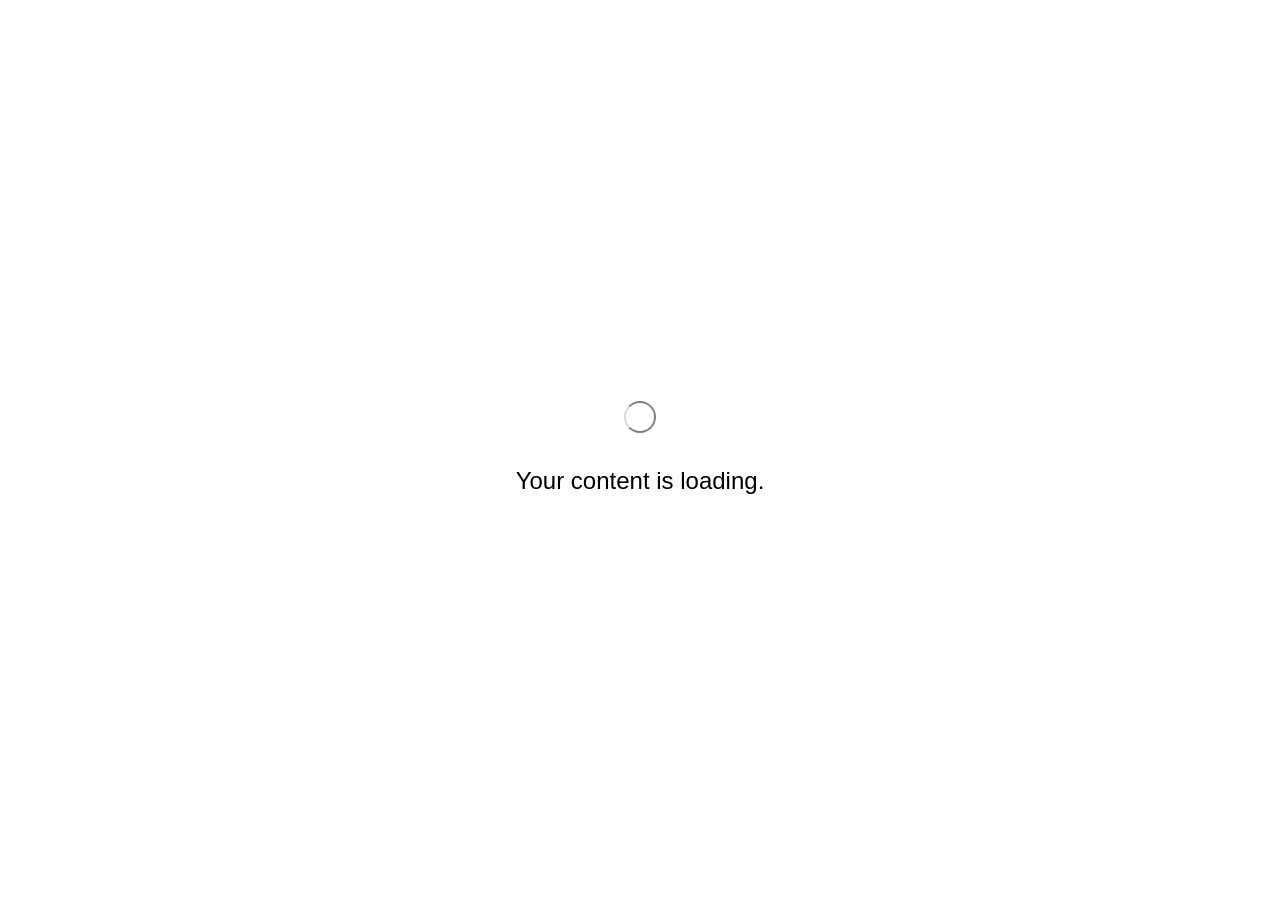
==== story.html @ 91a51d33 "Add files via upload" ====
<!DOCTYPE html>
<html lang="en" class="">
  <head>
    <meta http-equiv="X-UA-Compatible" content="IE=edge,chrome=1">
    <meta name="viewport" content="width=device-width, initial-scale=1">
    <meta charset="utf-8">

    <title>Discover your Library</title>

    <link type="text/css" rel="stylesheet" href="lib/icomoon.css">
    <script type="text/javascript" src="lib/player-0.0.11.min.js"></script>
    <script type="text/javascript" src="lib/lzwcompress.js"></script>

    <!-- Resize Hack -->
    <script type="text/javascript">
      window.resizeTo(screen.width, screen.height);
    </script>
    
    <!--[if lt IE 9]>
    <script src="//html5shiv.googlecode.com/svn/trunk/html5.js"></script>
    <![endif]-->

    <script id="__ENTRY__" type="application/json">
      {".js":["rise/99a33a94.js"]}
    </script>

    <script id="__REMOTE_ENTRIES__" type="application/json">
      {"mondrian":{".js":["mondrian/entry.js"]},"writers_block":{".js":["wb/entry.js"]}}
    </script>

    <script>
      (function() {
        function load(manifest) {
          const p = []

          if (manifest['.css'] != null) {
            for (var idx = 0; idx < manifest['.css'].length; idx++) {
              p.push(new Promise((resolve, reject) => {
                var link = document.createElement('link')
                link.onload = resolve
                link.onerror = reject
                link.rel = 'stylesheet'
                link.href = 'lib/' + manifest['.css'][idx]
                document.body.appendChild(link)
              }))
            }
          }

          if (manifest['.js'] != null) {
            for (var idx = 0; idx < manifest['.js'].length; idx++) {
              p.push(new Promise((resolve, reject) => {
                var script = document.createElement('script')
                script.onload = resolve
                script.onerror = reject
                script.src = 'lib/' + manifest['.js'][idx]
                document.body.appendChild(script)
              }))
            }
          }

          return Promise.all(p)
        }

        function __loadEntry() {
          return load(JSON.parse(document.getElementById('__ENTRY__').textContent))
        }

        function __loadRemoteEntry(name) {
          const manifest = JSON.parse(document.getElementById('__REMOTE_ENTRIES__').textContent)
          return load(manifest[name])
        }

        window.__loadEntry = __loadEntry
        window.__loadRemoteEntry = __loadRemoteEntry
      })()
    </script>
  </head>
  <body>
    <style>
      .brand--head, .brand--head *   { font-family: 'Inter' !important; }
      .brand--body, .brand--body *   { font-family: 'Inter' !important; }
      .brand--lhead, .brand--lhead * { font-family: 'Inter' !important; }
      .brand--lbody, .brand--lbody * { font-family: 'Inter' !important; }
      .brand--ui, .brand--ui *       { font-family: 'Inter' !important; }

      .brand--beforeHead:before { font-family: 'Inter' !important; }
      .brand--afterHead:after { font-family: 'Inter' !important; }

      .brand--background        { background-color: #00c1d4 !important; }
      .brand--background-all *  { background-color: #00c1d4 !important; }
      .brand--border            { border-color: #00c1d4 !important; }
      .brand--color             { color: #00c1d4 !important; }
      .brand--color-all *       { color: #00c1d4 !important; }
      .brand--shadow            { box-shadow: 0 0 0 0.2rem #00c1d4 !important; }
      .brand--shadow-all *      { box-shadow: 0 0 0 0.2rem #00c1d4 !important; }
      .brand--fill              { fill: #00c1d4 !important; }
      .brand--stroke            { stroke: #00c1d4 !important; }

      .brand--beforeBackground:before { background-color: #00c1d4 !important; }
      .brand--beforeBorder:before     { border-color: #00c1d4 !important; }
      .brand--beforeColor:before      { color: #00c1d4 !important; }

      .brand--afterBackground:after { background-color: #00c1d4 !important; }
      .brand--afterBorder:after     { border-color: #00c1d4 !important; }
      .brand--afterColor:after      { color: #00c1d4 !important; }

      /* should be applied to containers where links
         need to appear in brand color */
      .brand--linkColor a { color: #00c1d4 !important; }

      /* should be applied to containers where links
         need to change to brand color on hover */
      .brand--linkColorHover a:hover { color: #00c1d4 !important; }

      /* should be applied to any single element that
         needs to change color on hover */
      .brand--hoverColor:hover { color: #00c1d4 !important; }

      /* TODO: probably need a way to create a 5-10% darker/lighter color */
      .brand--linkColor a:hover,
      .button.brand--background:hover { opacity: .65 !important; }

      @media (min-width: 47.9375em) { /* 768px */
        .brand--min768--background { background-color: #00c1d4 !important; }
        .brand--min768--border     { border-color: #00c1d4 !important; }
        .brand--min768--color      { color: #00c1d4 !important; }
      }

      @media (max-width: 47.9375em) { /* 768px */
        .brand--max768--background { background-color: #00c1d4 !important; }
        .brand--max768--border     { border-color: #00c1d4 !important; }
        .brand--max768--color      { color: #00c1d4 !important; }
      }
    </style>
    <div id="app"></div>
    <script type="text/javascript">
  (function(root) {
    window.labelSet = {"id":"_3rrZYDD3WA6Rc9e8KTcuODF","author":"aid|b54192d0-b09d-4b5c-9a35-91d1ab8100ad","name":"English","defaultId":1,"defaultSet":true,"labels":{"result":"result","search":"search","results":"results","quizNext":"Continue","tabGroup":"Tab","codeGroup":"Code","noResults":"No results for","noteGroup":"Note","quizScore":"Your score","quizStart":"START","courseExit":"EXIT","courseHome":"Home","lessonName":"Section","quizSubmit":"SUBMIT","quoteGroup":"Quote","salutation":"👋 Bye!","a11yPDFIcon":"PDF file","a11yPPTIcon":"PowerPoint presentation","a11yRTFIcon":"Rich Text File","a11yZipIcon":"Zip file","buttonGroup":"Button","courseStart":"START","embedViewOn":"VIEW ON","exitMessage":"You may now leave this page.","quizCorrect":"Correct","quizPassing":"PASSING","quizRestart":"Restart","quizResults":"Results","a11yFileIcon":"File","a11yWordIcon":"Microsoft Word document","courseResume":"RESUME","processStart":"START","processSwipe":"Swipe to continue","quizContinue":"Continue","quizLandmark":"Quiz","quizQuestion":"Question","a11yBlockCode":"Code","a11yExcelIcon":"Microsoft Excel spreadsheet","a11yMediaPlay":"Play","a11yMediaSeek":"Seek","a11yZoomImage":"Zoom image","courseDetails":"DETAILS","embedReadMore":"Read more","feedbackGroup":"Feedback","quizIncorrect":"Incorrect","quizTakeAgain":"TAKE AGAIN","sortingReplay":"REPLAY","a11yAnswerLive":"Your answer","a11yBlockEmbed":"Embedded Content","a11yMediaPause":"Pause","a11yPageMarker":"Top of page","a11yQuizFailed":"Failed","a11yQuizPassed":"Passed","a11ySearchOpen":"Open search menu","accordionGroup":"Accordion","embedLinkGroup":"Embedded web content","lessonComplete":"COMPLETE","statementGroup":"Statement","storylineGroup":"Storyline","a11yCorrectLive":"Correct answer","a11ySearchClose":"Close search menu","a11ySearchInput":"Search","a11yUnzoomImage":"Unzoom image","attachmentGroup":"File Attachment","embedPhotoGroup":"Embedded photo","embedVideoGroup":"Embedded video","playButtonLabel":"Play","processComplete":"Complete","processLandmark":"Process","processNextStep":"NEXT STEP","processStepName":"Step","seekSliderLabel":"Seek","sortingLandmark":"Sorting Activity","a11yAuthorPrefix":"By","a11yCarouselNext":"Next","a11yQuizFeedback":"Feedback","audioPlayerGroup":"Audio player. You can use the space bar to toggle playback and arrow keys to scrub.","buttonStackGroup":"Button stack","embedPlayerGroup":"Embedded media player","lessonRestricted":"Sections must be completed in order","pauseButtonLabel":"Pause","scenarioComplete":"Scenario Complete!","scenarioContinue":"CONTINUE","scenarioTryAgain":"TRY AGAIN","textOnImageGroup":"Text on image","timelineLandmark":"Timeline","urlEmbedLandmark":"URL/Embed","videoPlayerGroup":"Video player. You can use the space bar to toggle playback and arrow keys to scrub.","a11yBlockChartBar":"Bar chart","a11yBlockChartPie":"Pie chart","a11yBlockTimeline":"Timeline","a11yRestrictedNav":"This lesson is currently unavailable","blocksClickToFlip":"Click to flip","blocksPreposition":"of","bulletedListGroup":"Bulleted list","checkboxListGroup":"Checkbox list","imageAndTextGroup":"Image and text","imageGalleryGroup":"Image gallery","lessonPreposition":"of","numberedListGroup":"Numbered list","processLessonName":"Lesson","processStartAgain":"START AGAIN","scenarioStartOver":"START OVER","a11yBlockChartLine":"Line chart","a11yBlockStoryline":"Storyline","courseSkipToLesson":"SKIP TO SECTION","flashcardBackLabel":"Flashcard back","flashcardGridGroup":"Flashcard grid","nextFlashCardLabel":"Next flashcard","a11yRegionNavLesson":"Navigation menu","a11yStatusContinued":"Continued","flashcardFrontLabel":"Flashcard front","flashcardStackGroup":"Flashcard stack","knowledgeCheckGroup":"Knowledge check","sortingCardsCorrect":"Cards Correct","a11yCarouselPrevious":"Previous","a11yGroupAudioPlayer":"Audio player","a11yGroupVideoPlayer":"Video player","a11yRegionMainLesson":"Lesson content","a11yZoomedImageModal":"Zoomed image","hamburgerButtonLabel":"Course Overview Sidebar","lessonHeaderLandmark":"Lesson Header","numberedDividerGroup":"Numbered divider","progressPieCompleted":"Completed","progressPieUnstarted":"Unstarted","a11yRegionNavOverview":"Table of contents","lessonContentLandmark":"Lesson Content","lessonSidebarLandmark":"Lesson Sidebar","progressPieQuizFailed":"Failed","quizAnswerPlaceholder":"Type your answer here","a11yBlockFlashcardBack":"Back of card","a11yBlockFlashcardGrid":"Flashcard grid","a11yBlockQuoteCarousel":"Quote Carousel","a11yNavigationMenuOpen":"Open navigation menu","a11yRegionMainOverview":"Course overview","labeledGraphicLandmark":"Labeled Graphic","previousFlashCardLabel":"Previous flashcard","processStepPreposition":"of","a11yBlockFlashcardFront":"Front of card","a11yBlockFlashcardStack":"Flashcard carousel","a11yBlockKnowledgeCheck":"Knowledge check","a11yLabeledGraphicBlock":"Labeled graphic","a11yLabeledGraphicIconX":"X","a11yNavigationMenuClose":"Close navigation menu","overviewPageTitleSuffix":"Overview","progressPieClickToReset":"Click to reset","quizAcceptableResponses":"Acceptable responses","quizRequirePassingScore":"You must pass before continuing","timelineCardGroupPrefix":"Timeline Card","a11yBlockKnowledgeCheckM":"Knowledge check: Matching","a11yLabeledGraphicViewed":"Viewed","a11yBlockKnowledgeCheckMC":"Knowledge check: Multiple choice","a11yBlockKnowledgeCheckMR":"Knowledge check: Multiple response","a11yLabeledGraphicIconDot":"Dot","a11yLabeledGraphicIconPin":"Map pin","labeledGraphicBubbleLabel":"Labeled graphic bubble","labeledGraphicMarkerLabel":"Labeled graphic marker","a11yBlockKnowledgeCheckFIB":"Knowledge check: Fill in the blank","a11yLabeledGraphicIconPlus":"Plus","a11yLabeledGraphicUnviewed":"Not viewed","progressPieClickToComplete":"Click to complete","a11yLabeledGraphicIconCheck":"Check mark","a11yLabeledGraphicIconHeart":"Heart","a11yStatusAdditionalContent":"Additional content has been loaded","a11yLabeledGraphicIconArrowUp":"Up arrow","labeledGraphicNextMarkerLabel":"Next marker","a11yLabeledGraphicButtonMarker":"Marker","a11yLabeledGraphicIconQuestion":"Question mark","a11yQuizReviewCorrectlyChecked":"Correctly checked","a11yLabeledGraphicIconArrowDown":"Down arrow","a11yLabeledGraphicIconArrowLeft":"Left arrow","a11yQuizReviewCorrectlySelected":"Correctly selected","a11yLabeledGraphicIconArrowRight":"Right arrow","a11yQuizReviewCorrectlyUnchecked":"Correctly unchecked","a11yQuizReviewIncorrectlyChecked":"Incorrectly checked","a11yLabeledGraphicIconArrowUpLeft":"Up left arrow","a11yLabeledGraphicIconInformation":"Information","a11yQuizReviewCorrectlyUnselected":"Correctly unselected","a11yQuizReviewIncorrectlySelected":"Incorrectly selected","labeledGraphicPreviousMarkerLabel":"Previous marker","a11yLabeledGraphicIconArrowUpRight":"Up right arrow","a11yQuizReviewIncorrectlyUnchecked":"Incorrectly unchecked","a11yLabeledGraphicIconArrowDownLeft":"Down left arrow","a11yQuizReviewIncorrectlyUnselected":"Incorrectly unselected","a11yLabeledGraphicIconArrowDownRight":"Down right arrow"},"deleted":false,"createdAt":"2022-08-16T09:16:10.299Z","updatedAt":"2023-08-23T16:50:28.326Z","iso639Code":"en","transferredAt":null};
    window.courseData = "[base64]/[base64]/[base64]";
    window.partnerContent = [];

    function isExport() {
      return true;
    }

    function resolvePath(path) {
      return ('assets/').concat(path);
    }

    function resolveFontPath(font) {
      return ('lib/fonts/').concat(font.key.split('/').reverse()[0]);
    }

    root.Runtime = {
      isExport: isExport,
      resolvePath: resolvePath,
      resolveFontPath: resolveFontPath
    };
  }(window));
</script>

    
    <script>__loadEntry()</script>
    
  </body>
</html>
---- lib/icomoon.css ----
@font-face {
	font-family: 'icomoon';
	src:  url('fonts/icomoon.ttf') format('truetype'),
				url('fonts/icomoon.woff') format('woff');
	font-weight: normal;
	font-style: normal;
}

[class^="icon-"], [class*=" icon-"] {
	/* use !important to prevent issues with browser extensions that change fonts */
	font-family: 'icomoon' !important;
	speak: none;
	font-style: normal;
	font-weight: normal;
	font-variant: normal;
	text-transform: none;
	line-height: 1;

	/* Better Font Rendering =========== */
	-webkit-font-smoothing: antialiased;
	-moz-osx-font-smoothing: grayscale;
}

.icon-edit-author-name:before {
	content: "\e976";
}
.icon-lock:before {
	content: "\e977";
}
.icon-checkmark-valid:before {
	content: "\e95d";
}
.icon-close-media-panel:before {
	content: "\e95e";
}
.icon-trash4:before {
	content: "\e95f";
}
.icon-x-invalid-url:before {
	content: "\e960";
}
.icon-attach2:before {
	content: "\e961";
}
.icon-bold:before {
	content: "\e962";
}
.icon-fontcolor:before {
	content: "\e963";
}
.icon-fontsize:before {
	content: "\e964";
}
.icon-italic:before {
	content: "\e965";
}
.icon-link:before {
	content: "\e966";
}
.icon-orderedlist:before {
	content: "\e967";
}
.icon-quote:before {
	content: "\e968";
}
.icon-unorderedlist:before {
	content: "\e969";
}
.icon-feedback:before {
	content: "\e910";
}
.icon-review:before {
	content: "\e911";
}
.icon-customizable:before {
	content: "\e908";
}
.icon-design:before {
	content: "\e909";
}
.icon-interactions:before {
	content: "\e90a";
}
.icon-questions:before {
	content: "\e90b";
}
.icon-scenarios2:before {
	content: "\e90c";
}
.icon-slides:before {
	content: "\e90d";
}
.icon-desktop:before {
	content: "\e902";
}
.icon-expressions:before {
	content: "\e903";
}
.icon-poses:before {
	content: "\e904";
}
.icon-retina:before {
	content: "\e905";
}
.icon-scenarios:before {
	content: "\e906";
}
.icon-transparency:before {
	content: "\e907";
}
.icon-Master-01:before {
	content: "\e934";
}
.icon-Master-02:before {
	content: "\e93a";
}
.icon-Master-03:before {
	content: "\e939";
}
.icon-Master-04:before {
	content: "\e936";
}
.icon-Master-05:before {
	content: "\e93b";
}
.icon-Master-06:before {
	content: "\e935";
}
.icon-Master-07:before {
	content: "\e937";
}
.icon-Master-08:before {
	content: "\e938";
}
.icon-Master-09:before {
	content: "\e922";
}
.icon-Master-10:before {
	content: "\e926";
}
.icon-Master-11:before {
	content: "\e924";
}
.icon-Master-12:before {
	content: "\e928";
}
.icon-Master-13:before {
	content: "\e923";
}
.icon-Master-14:before {
	content: "\e925";
}
.icon-Master-15:before {
	content: "\e929";
}
.icon-Master-16:before {
	content: "\e927";
}
.icon-Master-17:before {
	content: "\e92b";
}
.icon-Master-18:before {
	content: "\e92c";
}
.icon-Master-19:before {
	content: "\e92d";
}
.icon-Master-20:before {
	content: "\e92e";
}
.icon-Master-21:before {
	content: "\e92f";
}
.icon-Master-22:before {
	content: "\e930";
}
.icon-Master-23:before {
	content: "\e931";
}
.icon-Master-24:before {
	content: "\e932";
}
.icon-Master-25:before {
	content: "\e933";
}
.icon-Master-26:before {
	content: "\e92a";
}
.icon-check-circle:before {
	content: "\e803";
}
.icon-trash:before {
	content: "\e804";
}
.icon-rotation:before {
	content: "\e91a";
}
.icon-vector:before {
	content: "\e91b";
}
.icon-mute:before {
	content: "\e90e";
}
.icon-volume:before {
	content: "\e90f";
}
.icon-logo:before {
	content: "\e805";
}
.icon-share:before {
	content: "\e801";
}
.icon-sorting:before {
	content: "\e91c";
}
.icon-more:before {
	content: "\e91d";
}
.icon-copy:before {
	content: "\e951";
}
.icon-clock:before {
	content: "\e915";
}
.icon-quotes-left:before {
	content: "\e918";
}
.icon-list-numbered:before {
	content: "\e916";
}
.icon-list2:before {
	content: "\e917";
}
.icon-plus:before {
	content: "\e60a";
}
.icon-info:before {
	content: "\e974";
}
.icon-cross:before {
	content: "\e913";
}
.icon-checkmark:before {
	content: "\e975";
}
.icon-arrow-up2:before {
	content: "\e959";
}
.icon-arrow-down2:before {
	content: "\e95a";
}
.icon-sort-alpha-asc:before {
	content: "\e912";
}
.icon-rtf:before {
	content: "\e94b";
}
.icon-doc:before {
	content: "\e94a";
}
.icon-pdf:before {
	content: "\e94c";
}
.icon-ppt:before {
	content: "\e94d";
}
.icon-file:before {
	content: "\e94e";
}
.icon-xls:before {
	content: "\e94f";
}
.icon-zip:before {
	content: "\e950";
}
.icon-file-alt:before {
	content: "\e944";
}
.icon-doc-alt:before {
	content: "\e943";
}
.icon-pdf-alt:before {
	content: "\e945";
}
.icon-ppt-alt:before {
	content: "\e946";
}
.icon-rtf-alt:before {
	content: "\e947";
}
.icon-xls-alt:before {
	content: "\e948";
}
.icon-zip-alt:before {
	content: "\e949";
}
.icon-attach:before {
	content: "\e942";
}
.icon-reload:before {
	content: "\e941";
}
.icon-trash2:before {
	content: "\e60d";
}
.icon-arrow-left:before {
	content: "\e608";
}
.icon-arrow-right:before {
	content: "\e609";
}
.icon-check-alt:before {
	content: "\e606";
}
.icon-password-view:before {
	content: "\e972";
}
.icon-password-hide:before {
	content: "\e973";
}
.icon-view-grid:before {
	content: "\e96c";
}
.icon-grid-view:before {
	content: "\e96c";
}
.icon-view-list:before {
	content: "\e96d";
}
.icon-list-view:before {
	content: "\e96d";
}
.icon-blocks:before {
	content: "\e95b";
}
.icon-list3:before {
	content: "\e95c";
}
.icon-export:before {
	content: "\e958";
}
.icon-screencast:before {
	content: "\e957";
}
.icon-cursor:before {
	content: "\e956";
}
.icon-documents:before {
	content: "\e952";
}
.icon-duplicate:before {
	content: "\e952";
}
.icon-trash3:before {
	content: "\e953";
}
.icon-Article:before {
	content: "\e93c";
}
.icon-Interaction:before {
	content: "\e93d";
}
.icon-Quiz:before {
	content: "\e93e";
}
.icon-Video:before {
	content: "\e93f";
}
.icon-trashcan:before {
	content: "\e921";
}
.icon-marker_style:before {
	content: "\e920";
}
.icon-photo:before {
	content: "\e91f";
}
.icon-microphone:before {
	content: "\e91e";
}
.icon-plus2:before {
	content: "\e800";
}
.icon-processing:before {
	content: "\e607";
}
.icon-menu:before {
	content: "\e602";
}
.icon-headset:before {
	content: "\e603";
}
.icon-list:before {
	content: "\e604";
}
.icon-video:before {
	content: "\e605";
}
.icon-mail:before {
	content: "\e954";
}
.icon-remove:before {
	content: "\e955";
}
.icon-up-level-2:before {
	content: "\e96e";
}
.icon-up-level-list-2:before {
	content: "\e96f";
}
.icon-plus-circle:before {
	content: "\e802";
}
.icon-up-level:before {
	content: "\e970";
}
.icon-up-level-list:before {
	content: "\e971";
}
.icon-eye:before {
	content: "\e96b";
}
.icon-tick:before {
	content: "\e900";
}
.icon-check:before {
	content: "\e901";
}
.icon-link-alt:before {
	content: "\e919";
}
.icon-chevron-down:before {
	content: "\e60b";
}
.icon-chevron-up:before {
	content: "\e60c";
}
.icon-chevron-left:before {
	content: "\e600";
}
.icon-chevron:before {
	content: "\e601";
}
.icon-chevron-right:before {
	content: "\e601";
}
.icon-close-small:before {
	content: "\e940";
}
.icon-pie-chart:before {
	content: "\e914";
}
.icon-alert:before {
	content: "\e96a";
}
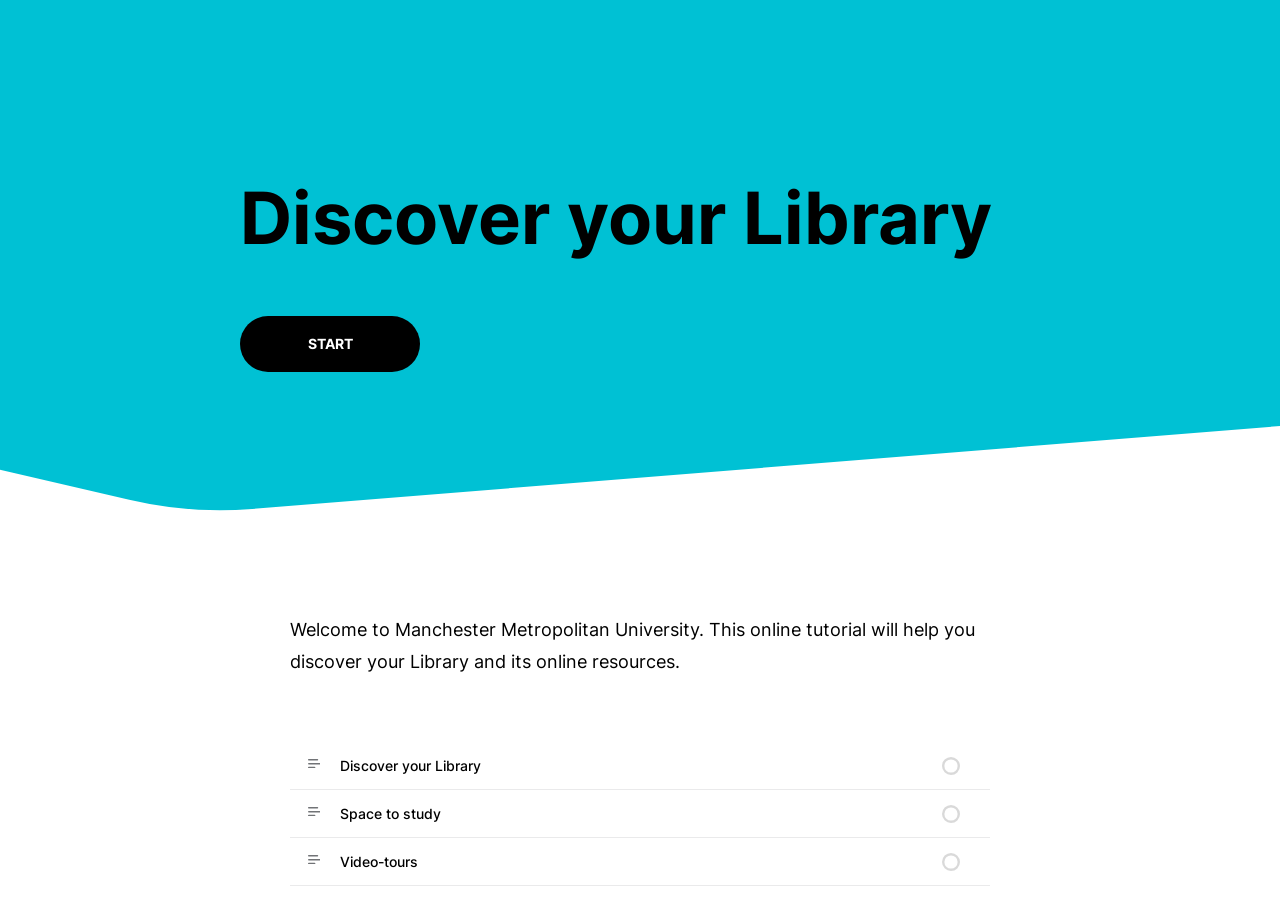
==== commit eb0a3875: "Rename index.html to story.html" ====
--- a/story.html
+++ b/story.html
@@ -136,7 +136,7 @@
     <script type="text/javascript">
   (function(root) {
     window.labelSet = {"id":"_3rrZYDD3WA6Rc9e8KTcuODF","author":"aid|b54192d0-b09d-4b5c-9a35-91d1ab8100ad","name":"English","defaultId":1,"defaultSet":true,"labels":{"result":"result","search":"search","results":"results","quizNext":"Continue","tabGroup":"Tab","codeGroup":"Code","noResults":"No results for","noteGroup":"Note","quizScore":"Your score","quizStart":"START","courseExit":"EXIT","courseHome":"Home","lessonName":"Section","quizSubmit":"SUBMIT","quoteGroup":"Quote","salutation":"👋 Bye!","a11yPDFIcon":"PDF file","a11yPPTIcon":"PowerPoint presentation","a11yRTFIcon":"Rich Text File","a11yZipIcon":"Zip file","buttonGroup":"Button","courseStart":"START","embedViewOn":"VIEW ON","exitMessage":"You may now leave this page.","quizCorrect":"Correct","quizPassing":"PASSING","quizRestart":"Restart","quizResults":"Results","a11yFileIcon":"File","a11yWordIcon":"Microsoft Word document","courseResume":"RESUME","processStart":"START","processSwipe":"Swipe to continue","quizContinue":"Continue","quizLandmark":"Quiz","quizQuestion":"Question","a11yBlockCode":"Code","a11yExcelIcon":"Microsoft Excel spreadsheet","a11yMediaPlay":"Play","a11yMediaSeek":"Seek","a11yZoomImage":"Zoom image","courseDetails":"DETAILS","embedReadMore":"Read more","feedbackGroup":"Feedback","quizIncorrect":"Incorrect","quizTakeAgain":"TAKE AGAIN","sortingReplay":"REPLAY","a11yAnswerLive":"Your answer","a11yBlockEmbed":"Embedded Content","a11yMediaPause":"Pause","a11yPageMarker":"Top of page","a11yQuizFailed":"Failed","a11yQuizPassed":"Passed","a11ySearchOpen":"Open search menu","accordionGroup":"Accordion","embedLinkGroup":"Embedded web content","lessonComplete":"COMPLETE","statementGroup":"Statement","storylineGroup":"Storyline","a11yCorrectLive":"Correct answer","a11ySearchClose":"Close search menu","a11ySearchInput":"Search","a11yUnzoomImage":"Unzoom image","attachmentGroup":"File Attachment","embedPhotoGroup":"Embedded photo","embedVideoGroup":"Embedded video","playButtonLabel":"Play","processComplete":"Complete","processLandmark":"Process","processNextStep":"NEXT STEP","processStepName":"Step","seekSliderLabel":"Seek","sortingLandmark":"Sorting Activity","a11yAuthorPrefix":"By","a11yCarouselNext":"Next","a11yQuizFeedback":"Feedback","audioPlayerGroup":"Audio player. You can use the space bar to toggle playback and arrow keys to scrub.","buttonStackGroup":"Button stack","embedPlayerGroup":"Embedded media player","lessonRestricted":"Sections must be completed in order","pauseButtonLabel":"Pause","scenarioComplete":"Scenario Complete!","scenarioContinue":"CONTINUE","scenarioTryAgain":"TRY AGAIN","textOnImageGroup":"Text on image","timelineLandmark":"Timeline","urlEmbedLandmark":"URL/Embed","videoPlayerGroup":"Video player. You can use the space bar to toggle playback and arrow keys to scrub.","a11yBlockChartBar":"Bar chart","a11yBlockChartPie":"Pie chart","a11yBlockTimeline":"Timeline","a11yRestrictedNav":"This lesson is currently unavailable","blocksClickToFlip":"Click to flip","blocksPreposition":"of","bulletedListGroup":"Bulleted list","checkboxListGroup":"Checkbox list","imageAndTextGroup":"Image and text","imageGalleryGroup":"Image gallery","lessonPreposition":"of","numberedListGroup":"Numbered list","processLessonName":"Lesson","processStartAgain":"START AGAIN","scenarioStartOver":"START OVER","a11yBlockChartLine":"Line chart","a11yBlockStoryline":"Storyline","courseSkipToLesson":"SKIP TO SECTION","flashcardBackLabel":"Flashcard back","flashcardGridGroup":"Flashcard grid","nextFlashCardLabel":"Next flashcard","a11yRegionNavLesson":"Navigation menu","a11yStatusContinued":"Continued","flashcardFrontLabel":"Flashcard front","flashcardStackGroup":"Flashcard stack","knowledgeCheckGroup":"Knowledge check","sortingCardsCorrect":"Cards Correct","a11yCarouselPrevious":"Previous","a11yGroupAudioPlayer":"Audio player","a11yGroupVideoPlayer":"Video player","a11yRegionMainLesson":"Lesson content","a11yZoomedImageModal":"Zoomed image","hamburgerButtonLabel":"Course Overview Sidebar","lessonHeaderLandmark":"Lesson Header","numberedDividerGroup":"Numbered divider","progressPieCompleted":"Completed","progressPieUnstarted":"Unstarted","a11yRegionNavOverview":"Table of contents","lessonContentLandmark":"Lesson Content","lessonSidebarLandmark":"Lesson Sidebar","progressPieQuizFailed":"Failed","quizAnswerPlaceholder":"Type your answer here","a11yBlockFlashcardBack":"Back of card","a11yBlockFlashcardGrid":"Flashcard grid","a11yBlockQuoteCarousel":"Quote Carousel","a11yNavigationMenuOpen":"Open navigation menu","a11yRegionMainOverview":"Course overview","labeledGraphicLandmark":"Labeled Graphic","previousFlashCardLabel":"Previous flashcard","processStepPreposition":"of","a11yBlockFlashcardFront":"Front of card","a11yBlockFlashcardStack":"Flashcard carousel","a11yBlockKnowledgeCheck":"Knowledge check","a11yLabeledGraphicBlock":"Labeled graphic","a11yLabeledGraphicIconX":"X","a11yNavigationMenuClose":"Close navigation menu","overviewPageTitleSuffix":"Overview","progressPieClickToReset":"Click to reset","quizAcceptableResponses":"Acceptable responses","quizRequirePassingScore":"You must pass before continuing","timelineCardGroupPrefix":"Timeline Card","a11yBlockKnowledgeCheckM":"Knowledge check: Matching","a11yLabeledGraphicViewed":"Viewed","a11yBlockKnowledgeCheckMC":"Knowledge check: Multiple choice","a11yBlockKnowledgeCheckMR":"Knowledge check: Multiple response","a11yLabeledGraphicIconDot":"Dot","a11yLabeledGraphicIconPin":"Map pin","labeledGraphicBubbleLabel":"Labeled graphic bubble","labeledGraphicMarkerLabel":"Labeled graphic marker","a11yBlockKnowledgeCheckFIB":"Knowledge check: Fill in the blank","a11yLabeledGraphicIconPlus":"Plus","a11yLabeledGraphicUnviewed":"Not viewed","progressPieClickToComplete":"Click to complete","a11yLabeledGraphicIconCheck":"Check mark","a11yLabeledGraphicIconHeart":"Heart","a11yStatusAdditionalContent":"Additional content has been loaded","a11yLabeledGraphicIconArrowUp":"Up arrow","labeledGraphicNextMarkerLabel":"Next marker","a11yLabeledGraphicButtonMarker":"Marker","a11yLabeledGraphicIconQuestion":"Question mark","a11yQuizReviewCorrectlyChecked":"Correctly checked","a11yLabeledGraphicIconArrowDown":"Down arrow","a11yLabeledGraphicIconArrowLeft":"Left arrow","a11yQuizReviewCorrectlySelected":"Correctly selected","a11yLabeledGraphicIconArrowRight":"Right arrow","a11yQuizReviewCorrectlyUnchecked":"Correctly unchecked","a11yQuizReviewIncorrectlyChecked":"Incorrectly checked","a11yLabeledGraphicIconArrowUpLeft":"Up left arrow","a11yLabeledGraphicIconInformation":"Information","a11yQuizReviewCorrectlyUnselected":"Correctly unselected","a11yQuizReviewIncorrectlySelected":"Incorrectly selected","labeledGraphicPreviousMarkerLabel":"Previous marker","a11yLabeledGraphicIconArrowUpRight":"Up right arrow","a11yQuizReviewIncorrectlyUnchecked":"Incorrectly unchecked","a11yLabeledGraphicIconArrowDownLeft":"Down left arrow","a11yQuizReviewIncorrectlyUnselected":"Incorrectly unselected","a11yLabeledGraphicIconArrowDownRight":"Down right arrow"},"deleted":false,"createdAt":"2022-08-16T09:16:10.299Z","updatedAt":"2023-08-23T16:50:28.326Z","iso639Code":"en","transferredAt":null};
-    window.courseData = "[base64]/[base64]/[base64]";
+    window.courseData = "[base64]/[base64]/[base64]";
     window.partnerContent = [];
 
     function isExport() {
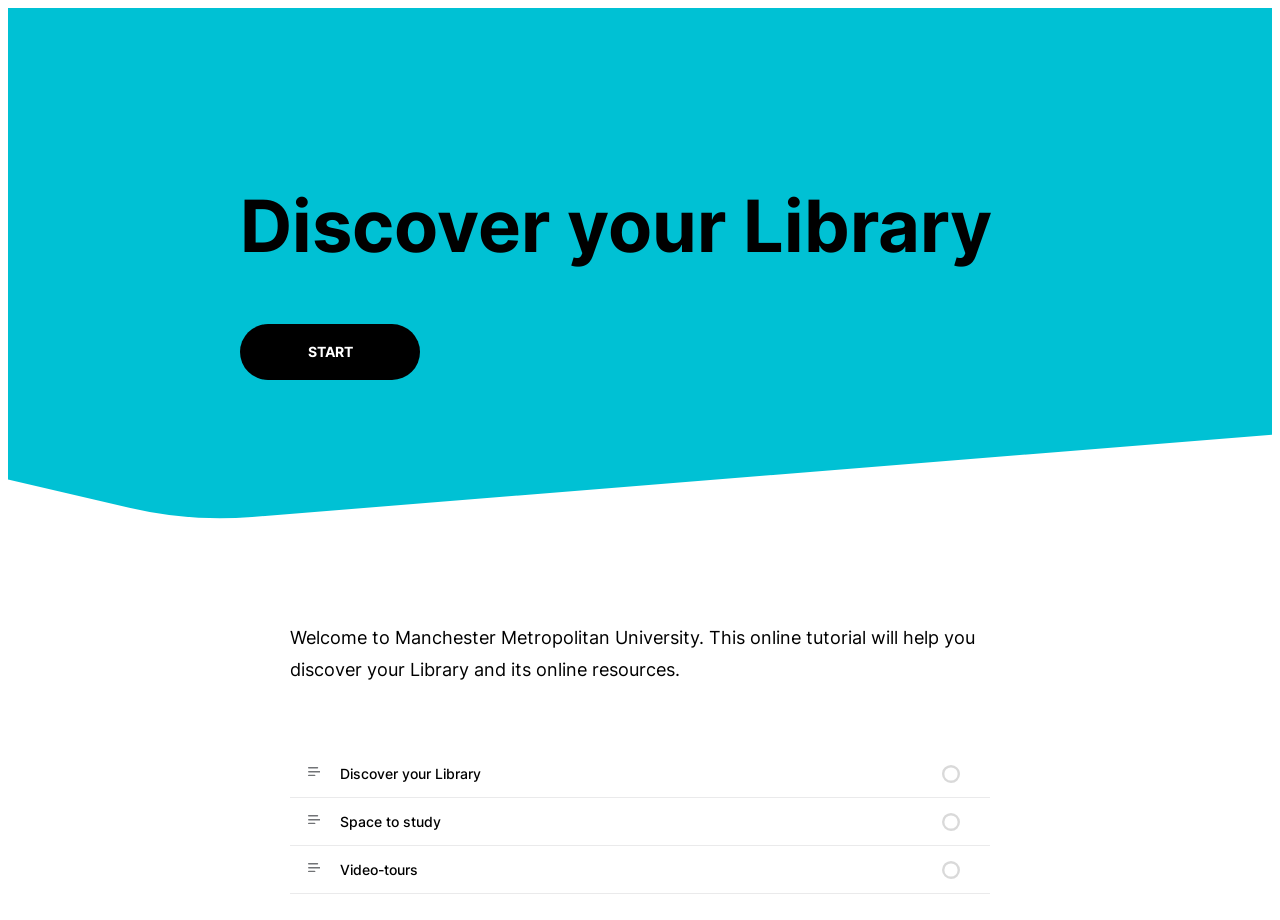
==== commit 4844da2b: "Rename newstory.html to story.html" ====
--- a/story.html
+++ b/story.html
@@ -1,166 +1,15 @@
 <!DOCTYPE html>
-<html lang="en" class="">
-  <head>
-    <meta http-equiv="X-UA-Compatible" content="IE=edge,chrome=1">
-    <meta name="viewport" content="width=device-width, initial-scale=1">
-    <meta charset="utf-8">
+<html>
+    <!-- Google tag (gtag.js) -->
+<script async src="https://www.googletagmanager.com/gtag/js?id=G-XZY87JE2HD"></script>
+<script>
+  window.dataLayer = window.dataLayer || [];
+  function gtag(){dataLayer.push(arguments);}
+  gtag('js', new Date());
 
-    <title>Discover your Library</title>
-
-    <link type="text/css" rel="stylesheet" href="lib/icomoon.css">
-    <script type="text/javascript" src="lib/player-0.0.11.min.js"></script>
-    <script type="text/javascript" src="lib/lzwcompress.js"></script>
-
-    <!-- Resize Hack -->
-    <script type="text/javascript">
-      window.resizeTo(screen.width, screen.height);
-    </script>
-    
-    <!--[if lt IE 9]>
-    <script src="//html5shiv.googlecode.com/svn/trunk/html5.js"></script>
-    <![endif]-->
-
-    <script id="__ENTRY__" type="application/json">
-      {".js":["rise/99a33a94.js"]}
-    </script>
-
-    <script id="__REMOTE_ENTRIES__" type="application/json">
-      {"mondrian":{".js":["mondrian/entry.js"]},"writers_block":{".js":["wb/entry.js"]}}
-    </script>
-
-    <script>
-      (function() {
-        function load(manifest) {
-          const p = []
-
-          if (manifest['.css'] != null) {
-            for (var idx = 0; idx < manifest['.css'].length; idx++) {
-              p.push(new Promise((resolve, reject) => {
-                var link = document.createElement('link')
-                link.onload = resolve
-                link.onerror = reject
-                link.rel = 'stylesheet'
-                link.href = 'lib/' + manifest['.css'][idx]
-                document.body.appendChild(link)
-              }))
-            }
-          }
-
-          if (manifest['.js'] != null) {
-            for (var idx = 0; idx < manifest['.js'].length; idx++) {
-              p.push(new Promise((resolve, reject) => {
-                var script = document.createElement('script')
-                script.onload = resolve
-                script.onerror = reject
-                script.src = 'lib/' + manifest['.js'][idx]
-                document.body.appendChild(script)
-              }))
-            }
-          }
-
-          return Promise.all(p)
-        }
-
-        function __loadEntry() {
-          return load(JSON.parse(document.getElementById('__ENTRY__').textContent))
-        }
-
-        function __loadRemoteEntry(name) {
-          const manifest = JSON.parse(document.getElementById('__REMOTE_ENTRIES__').textContent)
-          return load(manifest[name])
-        }
-
-        window.__loadEntry = __loadEntry
-        window.__loadRemoteEntry = __loadRemoteEntry
-      })()
-    </script>
-  </head>
-  <body>
-    <style>
-      .brand--head, .brand--head *   { font-family: 'Inter' !important; }
-      .brand--body, .brand--body *   { font-family: 'Inter' !important; }
-      .brand--lhead, .brand--lhead * { font-family: 'Inter' !important; }
-      .brand--lbody, .brand--lbody * { font-family: 'Inter' !important; }
-      .brand--ui, .brand--ui *       { font-family: 'Inter' !important; }
-
-      .brand--beforeHead:before { font-family: 'Inter' !important; }
-      .brand--afterHead:after { font-family: 'Inter' !important; }
-
-      .brand--background        { background-color: #00c1d4 !important; }
-      .brand--background-all *  { background-color: #00c1d4 !important; }
-      .brand--border            { border-color: #00c1d4 !important; }
-      .brand--color             { color: #00c1d4 !important; }
-      .brand--color-all *       { color: #00c1d4 !important; }
-      .brand--shadow            { box-shadow: 0 0 0 0.2rem #00c1d4 !important; }
-      .brand--shadow-all *      { box-shadow: 0 0 0 0.2rem #00c1d4 !important; }
-      .brand--fill              { fill: #00c1d4 !important; }
-      .brand--stroke            { stroke: #00c1d4 !important; }
-
-      .brand--beforeBackground:before { background-color: #00c1d4 !important; }
-      .brand--beforeBorder:before     { border-color: #00c1d4 !important; }
-      .brand--beforeColor:before      { color: #00c1d4 !important; }
-
-      .brand--afterBackground:after { background-color: #00c1d4 !important; }
-      .brand--afterBorder:after     { border-color: #00c1d4 !important; }
-      .brand--afterColor:after      { color: #00c1d4 !important; }
-
-      /* should be applied to containers where links
-         need to appear in brand color */
-      .brand--linkColor a { color: #00c1d4 !important; }
-
-      /* should be applied to containers where links
-         need to change to brand color on hover */
-      .brand--linkColorHover a:hover { color: #00c1d4 !important; }
-
-      /* should be applied to any single element that
-         needs to change color on hover */
-      .brand--hoverColor:hover { color: #00c1d4 !important; }
-
-      /* TODO: probably need a way to create a 5-10% darker/lighter color */
-      .brand--linkColor a:hover,
-      .button.brand--background:hover { opacity: .65 !important; }
-
-      @media (min-width: 47.9375em) { /* 768px */
-        .brand--min768--background { background-color: #00c1d4 !important; }
-        .brand--min768--border     { border-color: #00c1d4 !important; }
-        .brand--min768--color      { color: #00c1d4 !important; }
-      }
-
-      @media (max-width: 47.9375em) { /* 768px */
-        .brand--max768--background { background-color: #00c1d4 !important; }
-        .brand--max768--border     { border-color: #00c1d4 !important; }
-        .brand--max768--color      { color: #00c1d4 !important; }
-      }
-    </style>
-    <div id="app"></div>
-    <script type="text/javascript">
-  (function(root) {
-    window.labelSet = {"id":"_3rrZYDD3WA6Rc9e8KTcuODF","author":"aid|b54192d0-b09d-4b5c-9a35-91d1ab8100ad","name":"English","defaultId":1,"defaultSet":true,"labels":{"result":"result","search":"search","results":"results","quizNext":"Continue","tabGroup":"Tab","codeGroup":"Code","noResults":"No results for","noteGroup":"Note","quizScore":"Your score","quizStart":"START","courseExit":"EXIT","courseHome":"Home","lessonName":"Section","quizSubmit":"SUBMIT","quoteGroup":"Quote","salutation":"👋 Bye!","a11yPDFIcon":"PDF file","a11yPPTIcon":"PowerPoint presentation","a11yRTFIcon":"Rich Text File","a11yZipIcon":"Zip file","buttonGroup":"Button","courseStart":"START","embedViewOn":"VIEW ON","exitMessage":"You may now leave this page.","quizCorrect":"Correct","quizPassing":"PASSING","quizRestart":"Restart","quizResults":"Results","a11yFileIcon":"File","a11yWordIcon":"Microsoft Word document","courseResume":"RESUME","processStart":"START","processSwipe":"Swipe to continue","quizContinue":"Continue","quizLandmark":"Quiz","quizQuestion":"Question","a11yBlockCode":"Code","a11yExcelIcon":"Microsoft Excel spreadsheet","a11yMediaPlay":"Play","a11yMediaSeek":"Seek","a11yZoomImage":"Zoom image","courseDetails":"DETAILS","embedReadMore":"Read more","feedbackGroup":"Feedback","quizIncorrect":"Incorrect","quizTakeAgain":"TAKE AGAIN","sortingReplay":"REPLAY","a11yAnswerLive":"Your answer","a11yBlockEmbed":"Embedded Content","a11yMediaPause":"Pause","a11yPageMarker":"Top of page","a11yQuizFailed":"Failed","a11yQuizPassed":"Passed","a11ySearchOpen":"Open search menu","accordionGroup":"Accordion","embedLinkGroup":"Embedded web content","lessonComplete":"COMPLETE","statementGroup":"Statement","storylineGroup":"Storyline","a11yCorrectLive":"Correct answer","a11ySearchClose":"Close search menu","a11ySearchInput":"Search","a11yUnzoomImage":"Unzoom image","attachmentGroup":"File Attachment","embedPhotoGroup":"Embedded photo","embedVideoGroup":"Embedded video","playButtonLabel":"Play","processComplete":"Complete","processLandmark":"Process","processNextStep":"NEXT STEP","processStepName":"Step","seekSliderLabel":"Seek","sortingLandmark":"Sorting Activity","a11yAuthorPrefix":"By","a11yCarouselNext":"Next","a11yQuizFeedback":"Feedback","audioPlayerGroup":"Audio player. You can use the space bar to toggle playback and arrow keys to scrub.","buttonStackGroup":"Button stack","embedPlayerGroup":"Embedded media player","lessonRestricted":"Sections must be completed in order","pauseButtonLabel":"Pause","scenarioComplete":"Scenario Complete!","scenarioContinue":"CONTINUE","scenarioTryAgain":"TRY AGAIN","textOnImageGroup":"Text on image","timelineLandmark":"Timeline","urlEmbedLandmark":"URL/Embed","videoPlayerGroup":"Video player. You can use the space bar to toggle playback and arrow keys to scrub.","a11yBlockChartBar":"Bar chart","a11yBlockChartPie":"Pie chart","a11yBlockTimeline":"Timeline","a11yRestrictedNav":"This lesson is currently unavailable","blocksClickToFlip":"Click to flip","blocksPreposition":"of","bulletedListGroup":"Bulleted list","checkboxListGroup":"Checkbox list","imageAndTextGroup":"Image and text","imageGalleryGroup":"Image gallery","lessonPreposition":"of","numberedListGroup":"Numbered list","processLessonName":"Lesson","processStartAgain":"START AGAIN","scenarioStartOver":"START OVER","a11yBlockChartLine":"Line chart","a11yBlockStoryline":"Storyline","courseSkipToLesson":"SKIP TO SECTION","flashcardBackLabel":"Flashcard back","flashcardGridGroup":"Flashcard grid","nextFlashCardLabel":"Next flashcard","a11yRegionNavLesson":"Navigation menu","a11yStatusContinued":"Continued","flashcardFrontLabel":"Flashcard front","flashcardStackGroup":"Flashcard stack","knowledgeCheckGroup":"Knowledge check","sortingCardsCorrect":"Cards Correct","a11yCarouselPrevious":"Previous","a11yGroupAudioPlayer":"Audio player","a11yGroupVideoPlayer":"Video player","a11yRegionMainLesson":"Lesson content","a11yZoomedImageModal":"Zoomed image","hamburgerButtonLabel":"Course Overview Sidebar","lessonHeaderLandmark":"Lesson Header","numberedDividerGroup":"Numbered divider","progressPieCompleted":"Completed","progressPieUnstarted":"Unstarted","a11yRegionNavOverview":"Table of contents","lessonContentLandmark":"Lesson Content","lessonSidebarLandmark":"Lesson Sidebar","progressPieQuizFailed":"Failed","quizAnswerPlaceholder":"Type your answer here","a11yBlockFlashcardBack":"Back of card","a11yBlockFlashcardGrid":"Flashcard grid","a11yBlockQuoteCarousel":"Quote Carousel","a11yNavigationMenuOpen":"Open navigation menu","a11yRegionMainOverview":"Course overview","labeledGraphicLandmark":"Labeled Graphic","previousFlashCardLabel":"Previous flashcard","processStepPreposition":"of","a11yBlockFlashcardFront":"Front of card","a11yBlockFlashcardStack":"Flashcard carousel","a11yBlockKnowledgeCheck":"Knowledge check","a11yLabeledGraphicBlock":"Labeled graphic","a11yLabeledGraphicIconX":"X","a11yNavigationMenuClose":"Close navigation menu","overviewPageTitleSuffix":"Overview","progressPieClickToReset":"Click to reset","quizAcceptableResponses":"Acceptable responses","quizRequirePassingScore":"You must pass before continuing","timelineCardGroupPrefix":"Timeline Card","a11yBlockKnowledgeCheckM":"Knowledge check: Matching","a11yLabeledGraphicViewed":"Viewed","a11yBlockKnowledgeCheckMC":"Knowledge check: Multiple choice","a11yBlockKnowledgeCheckMR":"Knowledge check: Multiple response","a11yLabeledGraphicIconDot":"Dot","a11yLabeledGraphicIconPin":"Map pin","labeledGraphicBubbleLabel":"Labeled graphic bubble","labeledGraphicMarkerLabel":"Labeled graphic marker","a11yBlockKnowledgeCheckFIB":"Knowledge check: Fill in the blank","a11yLabeledGraphicIconPlus":"Plus","a11yLabeledGraphicUnviewed":"Not viewed","progressPieClickToComplete":"Click to complete","a11yLabeledGraphicIconCheck":"Check mark","a11yLabeledGraphicIconHeart":"Heart","a11yStatusAdditionalContent":"Additional content has been loaded","a11yLabeledGraphicIconArrowUp":"Up arrow","labeledGraphicNextMarkerLabel":"Next marker","a11yLabeledGraphicButtonMarker":"Marker","a11yLabeledGraphicIconQuestion":"Question mark","a11yQuizReviewCorrectlyChecked":"Correctly checked","a11yLabeledGraphicIconArrowDown":"Down arrow","a11yLabeledGraphicIconArrowLeft":"Left arrow","a11yQuizReviewCorrectlySelected":"Correctly selected","a11yLabeledGraphicIconArrowRight":"Right arrow","a11yQuizReviewCorrectlyUnchecked":"Correctly unchecked","a11yQuizReviewIncorrectlyChecked":"Incorrectly checked","a11yLabeledGraphicIconArrowUpLeft":"Up left arrow","a11yLabeledGraphicIconInformation":"Information","a11yQuizReviewCorrectlyUnselected":"Correctly unselected","a11yQuizReviewIncorrectlySelected":"Incorrectly selected","labeledGraphicPreviousMarkerLabel":"Previous marker","a11yLabeledGraphicIconArrowUpRight":"Up right arrow","a11yQuizReviewIncorrectlyUnchecked":"Incorrectly unchecked","a11yLabeledGraphicIconArrowDownLeft":"Down left arrow","a11yQuizReviewIncorrectlyUnselected":"Incorrectly unselected","a11yLabeledGraphicIconArrowDownRight":"Down right arrow"},"deleted":false,"createdAt":"2022-08-16T09:16:10.299Z","updatedAt":"2023-08-23T16:50:28.326Z","iso639Code":"en","transferredAt":null};
-    window.courseData = "[base64]/[base64]/[base64]";
-    window.partnerContent = [];
-
-    function isExport() {
-      return true;
-    }
-
-    function resolvePath(path) {
-      return ('assets/').concat(path);
-    }
-
-    function resolveFontPath(font) {
-      return ('lib/fonts/').concat(font.key.split('/').reverse()[0]);
-    }
-
-    root.Runtime = {
-      isExport: isExport,
-      resolvePath: resolvePath,
-      resolveFontPath: resolveFontPath
-    };
-  }(window));
+  gtag('config', 'G-XZY87JE2HD');
 </script>
-
-    
-    <script>__loadEntry()</script>
-    
-  </body>
+<body>
+    <iframe src="https://manmetlibrary-elearningdev.github.io/welcome/index.html" style="width: 100%; height: 100vh; border: none;"></iframe>
+</body>
 </html>
